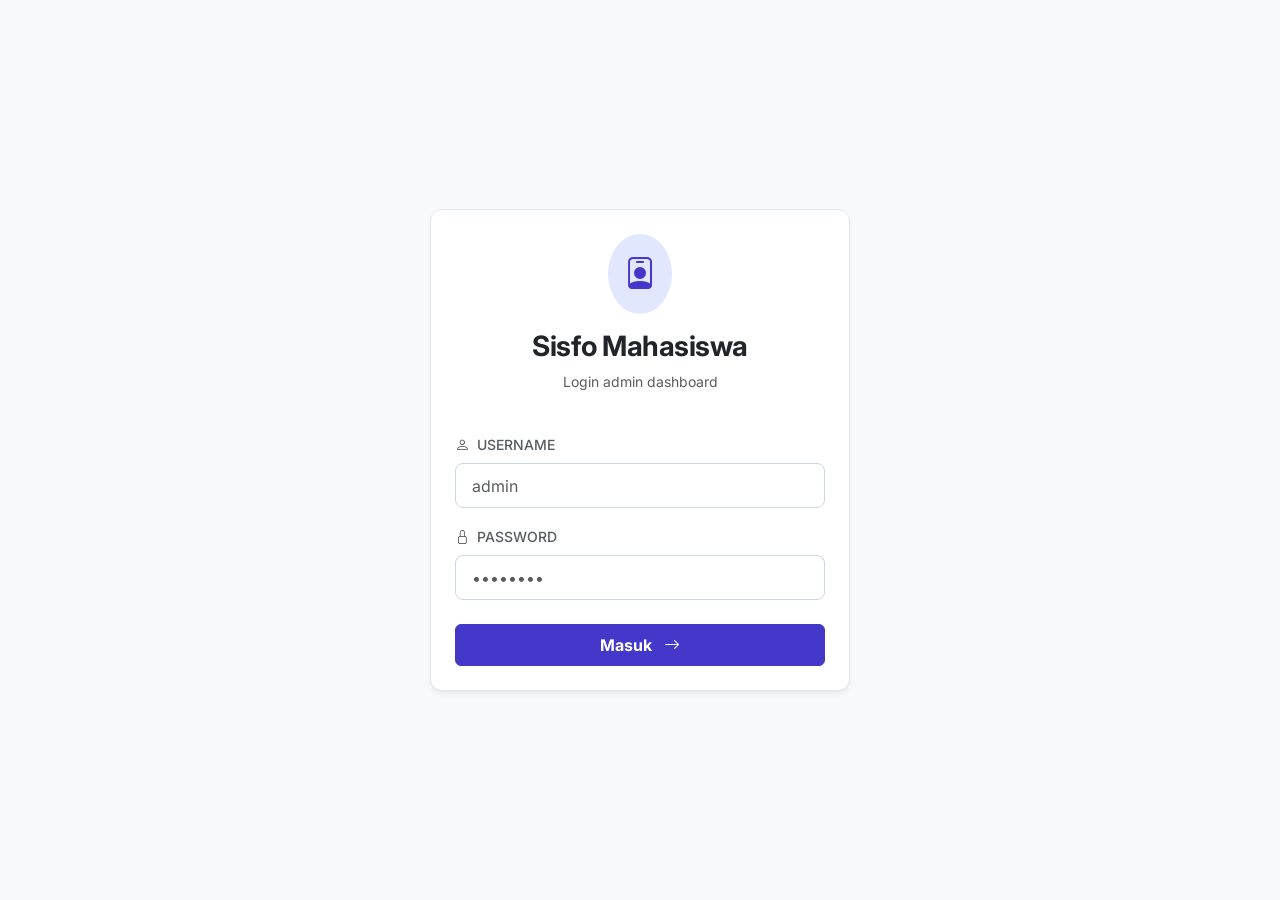
==== index.html @ 644a2e51 "First Commit" ====
<!DOCTYPE html>
<html lang="id">

<head>
    <meta charset="UTF-8">
    <meta name="viewport" content="width=device-width, initial-scale=1.0">
    <title>Login - Manajemen Mahasiswa</title>
    <!-- Bootstrap 5 CSS -->
    <link href="https://cdn.jsdelivr.net/npm/bootstrap@5.3.0/dist/css/bootstrap.min.css" rel="stylesheet">
    <link rel="stylesheet" href="https://cdn.jsdelivr.net/npm/bootstrap-icons@1.11.1/font/bootstrap-icons.css">
    <!-- Google Fonts -->
    <link href="https://fonts.googleapis.com/css2?family=Inter:wght@400;500;600;700&display=swap" rel="stylesheet">
    <link rel="stylesheet" href="/static/css/style.css">
</head>

<body class="bg-light">
    <div class="container d-flex align-items-center justify-content-center min-vh-100">
        <div class="card p-4 shadow-sm border-0 auth-card">
            <div class="text-center mb-4">
                <div class="d-inline-flex bg-primary-subtle rounded-circle p-3 mb-3">
                    <i class="bi bi-person-badge text-primary fs-2"></i>
                </div>
                <h3 class="fw-bold">Sisfo Mahasiswa</h3>
                <p class="text-muted small">Login admin dashboard</p>
            </div>
            <form id="loginForm">

                <div id="loginAlert" class="alert d-none py-2" role="alert">
                </div>

                <div class="mb-3">
                    <label class="form-label fw-medium text-muted small">
                        <i class="bi bi-person me-1"></i>
                        USERNAME
                    </label>

                    <input type="text" id="username" class="form-control" required placeholder="admin">
                </div>

                <div class="mb-4">
                    <label class="form-label fw-medium text-muted small">
                        <i class="bi bi-lock me-1"></i>
                        PASSWORD
                    </label>

                    <input type="password" id="password" class="form-control" required placeholder="••••••••">
                </div>

                <button type="submit" class="btn btn-primary w-100 fw-bold py-2">

                    Masuk
                    <i class="bi bi-arrow-right ms-2"></i>
                </button>

            </form>
        </div>
    </div>
    <script src="https://cdn.jsdelivr.net/npm/bootstrap@5.3.0/dist/js/bootstrap.bundle.min.js"></script>
    <script src="/static/js/auth.js"></script>
</body>

</html>
---- static/css/style.css ----
/* Light modern aesthetics */
body {
    font-family: 'Inter', -apple-system, sans-serif;
    color: #1e293b;
    background-color: #f8fafc; /* Light subtle grey bg */
}

h1, h2, h3, h4, h5, h6 {
    letter-spacing: -0.5px;
}

/* Card aesthetics */
.card {
    border-radius: 12px;
    box-shadow: 0 4px 6px -1px rgba(0, 0, 0, 0.05), 0 2px 4px -1px rgba(0, 0, 0, 0.03) !important;
    transition: transform 0.2s ease, box-shadow 0.2s ease;
}

.auth-card {
    width: 100%;
    max-width: 420px;
    border: 1px solid #e2e8f0 !important;
}

/* Custom Primary Color (Modern Indigo) */
.text-primary { color: #4338ca !important; }
.bg-primary { background-color: #4338ca !important; }
.btn-primary { 
    background-color: #4338ca; 
    border-color: #4338ca; 
}
.btn-primary:hover {
    background-color: #3730a3;
    border-color: #3730a3;
    box-shadow: 0 4px 12px rgba(67, 56, 202, 0.25);
}

/* Input Fields Refinements */
.form-control, .form-select {
    padding: 0.6rem 1rem;
    border-radius: 8px;
    border-color: #cbd5e1;
}
.form-control:focus, .form-select:focus {
    box-shadow: 0 0 0 0.25rem rgba(67, 56, 202, 0.15);
    border-color: #818cf8;
}

/* Nav Aesthetics */
.glass-nav {
    background-color: #4338ca !important;
    border-bottom: 1px solid #3730a3;
}

/* Dashboard Stats UI */
.stat-card:hover {
    transform: translateY(-4px);
    box-shadow: 0 10px 15px -3px rgba(0, 0, 0, 0.08), 0 4px 6px -2px rgba(0, 0, 0, 0.04) !important;
}
.icon-circle {
    width: 48px;
    height: 48px;
    border-radius: 50%;
    display: flex;
    align-items: center;
    justify-content: center;
}

/* Subtle colors */
.bg-primary-subtle { background-color: #e0e7ff !important; }
.bg-success-subtle { background-color: #dcfce7 !important; }
.bg-warning-subtle { background-color: #fef3c7 !important; }
.bg-info-subtle { background-color: #cffafe !important; }

/* Table enhancements */
.table>thead {
    background-color: #f1f5f9;
}
.table>thead th {
    font-weight: 600;
    border-bottom-width: 1px;
    border-top: none;
    padding: 1rem 0.5rem;
}
.table>tbody td {
    padding: 1rem 0.5rem;
    vertical-align: middle;
}
.sortable {
    cursor: pointer;
    user-select: none;
}
.sortable:hover {
    color: #4338ca !important;
}

/* Status Badges */
.badge-status {
    padding: 0.4em 0.8em;
    border-radius: 6px;
    font-weight: 500;
}
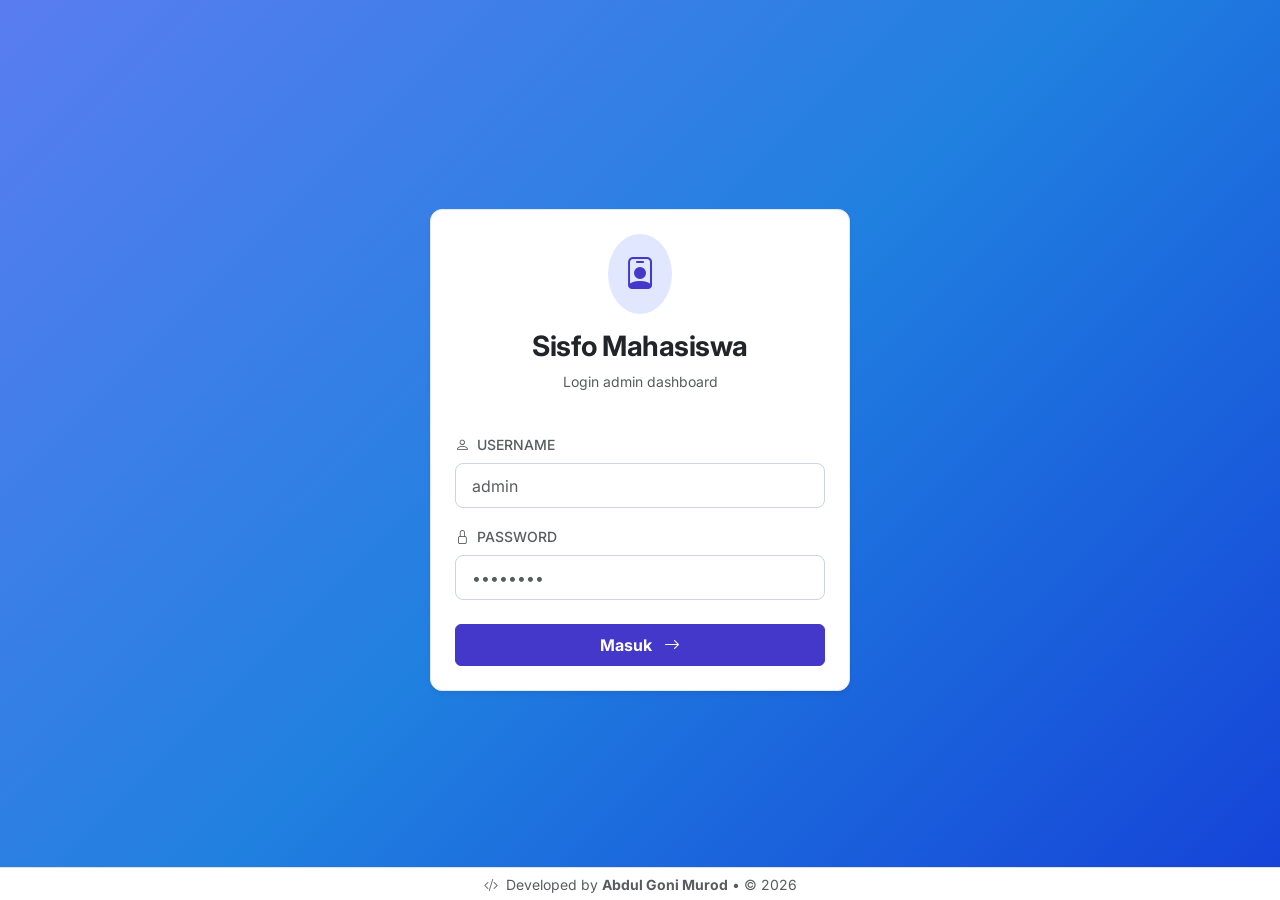
==== commit 0fdcb83a: "update footer" ====
--- a/index.html
+++ b/index.html
@@ -55,6 +55,15 @@
             </form>
         </div>
     </div>
+    <!-- Footer -->
+    <footer class="bg-white border-top py-1 fixed-bottom shadow-sm">
+        <div class="container-fluid text-center">
+            <small class="text-muted">
+                <i class="bi bi-code-slash me-1"></i>
+                Developed by <strong>Abdul Goni Murod</strong> • © 2026
+            </small>
+        </div>
+    </footer>
     <script src="https://cdn.jsdelivr.net/npm/bootstrap@5.3.0/dist/js/bootstrap.bundle.min.js"></script>
     <script src="/static/js/auth.js"></script>
 </body>
--- a/static/css/style.css
+++ b/static/css/style.css
@@ -2,10 +2,21 @@
 body {
     font-family: 'Inter', -apple-system, sans-serif;
     color: #1e293b;
-    background-color: #f8fafc; /* Light subtle grey bg */
+
+    background: linear-gradient(135deg,
+            #5a7df1 0%,
+            #2080e0 50%,
+            #1542d8 100%);
+
+    min-height: 100vh;
 }
 
-h1, h2, h3, h4, h5, h6 {
+h1,
+h2,
+h3,
+h4,
+h5,
+h6 {
     letter-spacing: -0.5px;
 }
 
@@ -23,12 +34,19 @@
 }
 
 /* Custom Primary Color (Modern Indigo) */
-.text-primary { color: #4338ca !important; }
-.bg-primary { background-color: #4338ca !important; }
-.btn-primary { 
-    background-color: #4338ca; 
-    border-color: #4338ca; 
+.text-primary {
+    color: #4338ca !important;
 }
+
+.bg-primary {
+    background-color: #4338ca !important;
+}
+
+.btn-primary {
+    background-color: #4338ca;
+    border-color: #4338ca;
+}
+
 .btn-primary:hover {
     background-color: #3730a3;
     border-color: #3730a3;
@@ -36,12 +54,15 @@
 }
 
 /* Input Fields Refinements */
-.form-control, .form-select {
+.form-control,
+.form-select {
     padding: 0.6rem 1rem;
     border-radius: 8px;
     border-color: #cbd5e1;
 }
-.form-control:focus, .form-select:focus {
+
+.form-control:focus,
+.form-select:focus {
     box-shadow: 0 0 0 0.25rem rgba(67, 56, 202, 0.15);
     border-color: #818cf8;
 }
@@ -57,6 +78,7 @@
     transform: translateY(-4px);
     box-shadow: 0 10px 15px -3px rgba(0, 0, 0, 0.08), 0 4px 6px -2px rgba(0, 0, 0, 0.04) !important;
 }
+
 .icon-circle {
     width: 48px;
     height: 48px;
@@ -67,29 +89,44 @@
 }
 
 /* Subtle colors */
-.bg-primary-subtle { background-color: #e0e7ff !important; }
-.bg-success-subtle { background-color: #dcfce7 !important; }
-.bg-warning-subtle { background-color: #fef3c7 !important; }
-.bg-info-subtle { background-color: #cffafe !important; }
+.bg-primary-subtle {
+    background-color: #e0e7ff !important;
+}
+
+.bg-success-subtle {
+    background-color: #dcfce7 !important;
+}
+
+.bg-warning-subtle {
+    background-color: #fef3c7 !important;
+}
+
+.bg-info-subtle {
+    background-color: #cffafe !important;
+}
 
 /* Table enhancements */
 .table>thead {
     background-color: #f1f5f9;
 }
+
 .table>thead th {
     font-weight: 600;
     border-bottom-width: 1px;
     border-top: none;
     padding: 1rem 0.5rem;
 }
+
 .table>tbody td {
     padding: 1rem 0.5rem;
     vertical-align: middle;
 }
+
 .sortable {
     cursor: pointer;
     user-select: none;
 }
+
 .sortable:hover {
     color: #4338ca !important;
 }
@@ -99,4 +136,4 @@
     padding: 0.4em 0.8em;
     border-radius: 6px;
     font-weight: 500;
-}
+}
